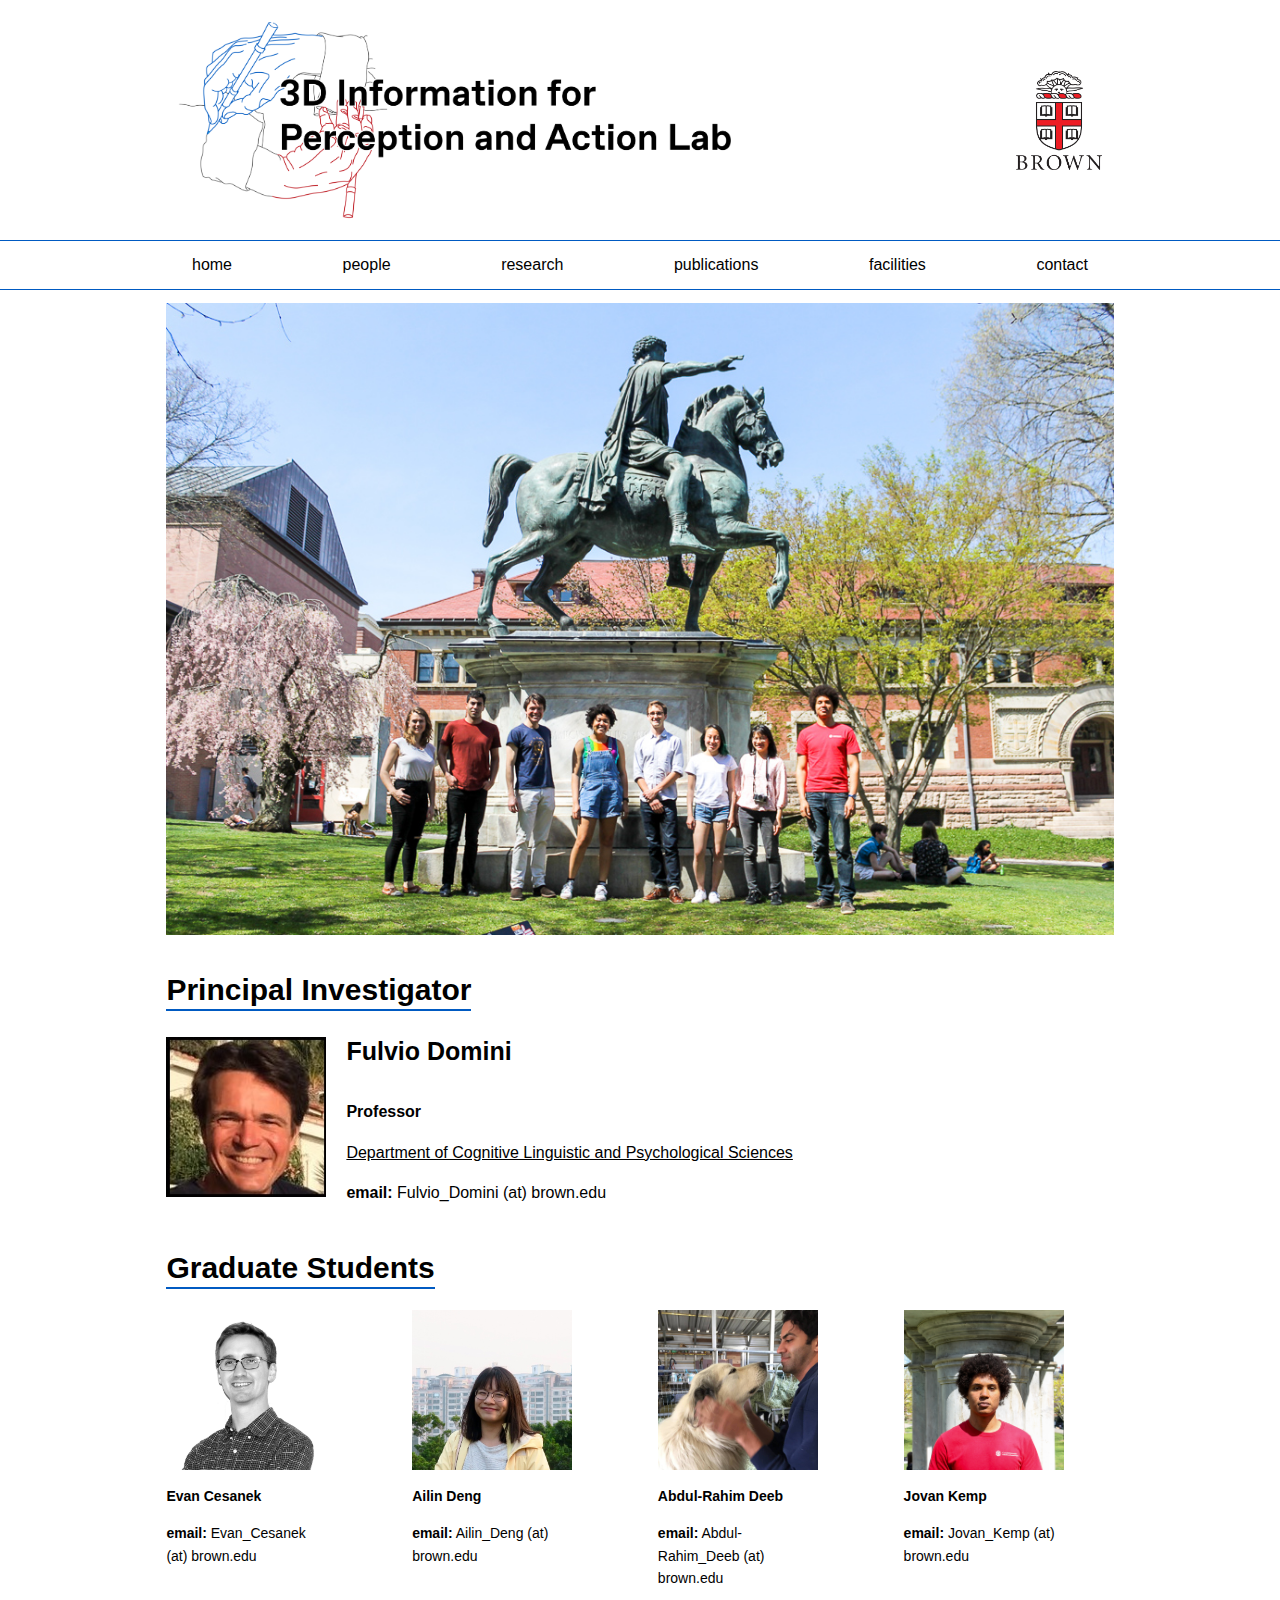
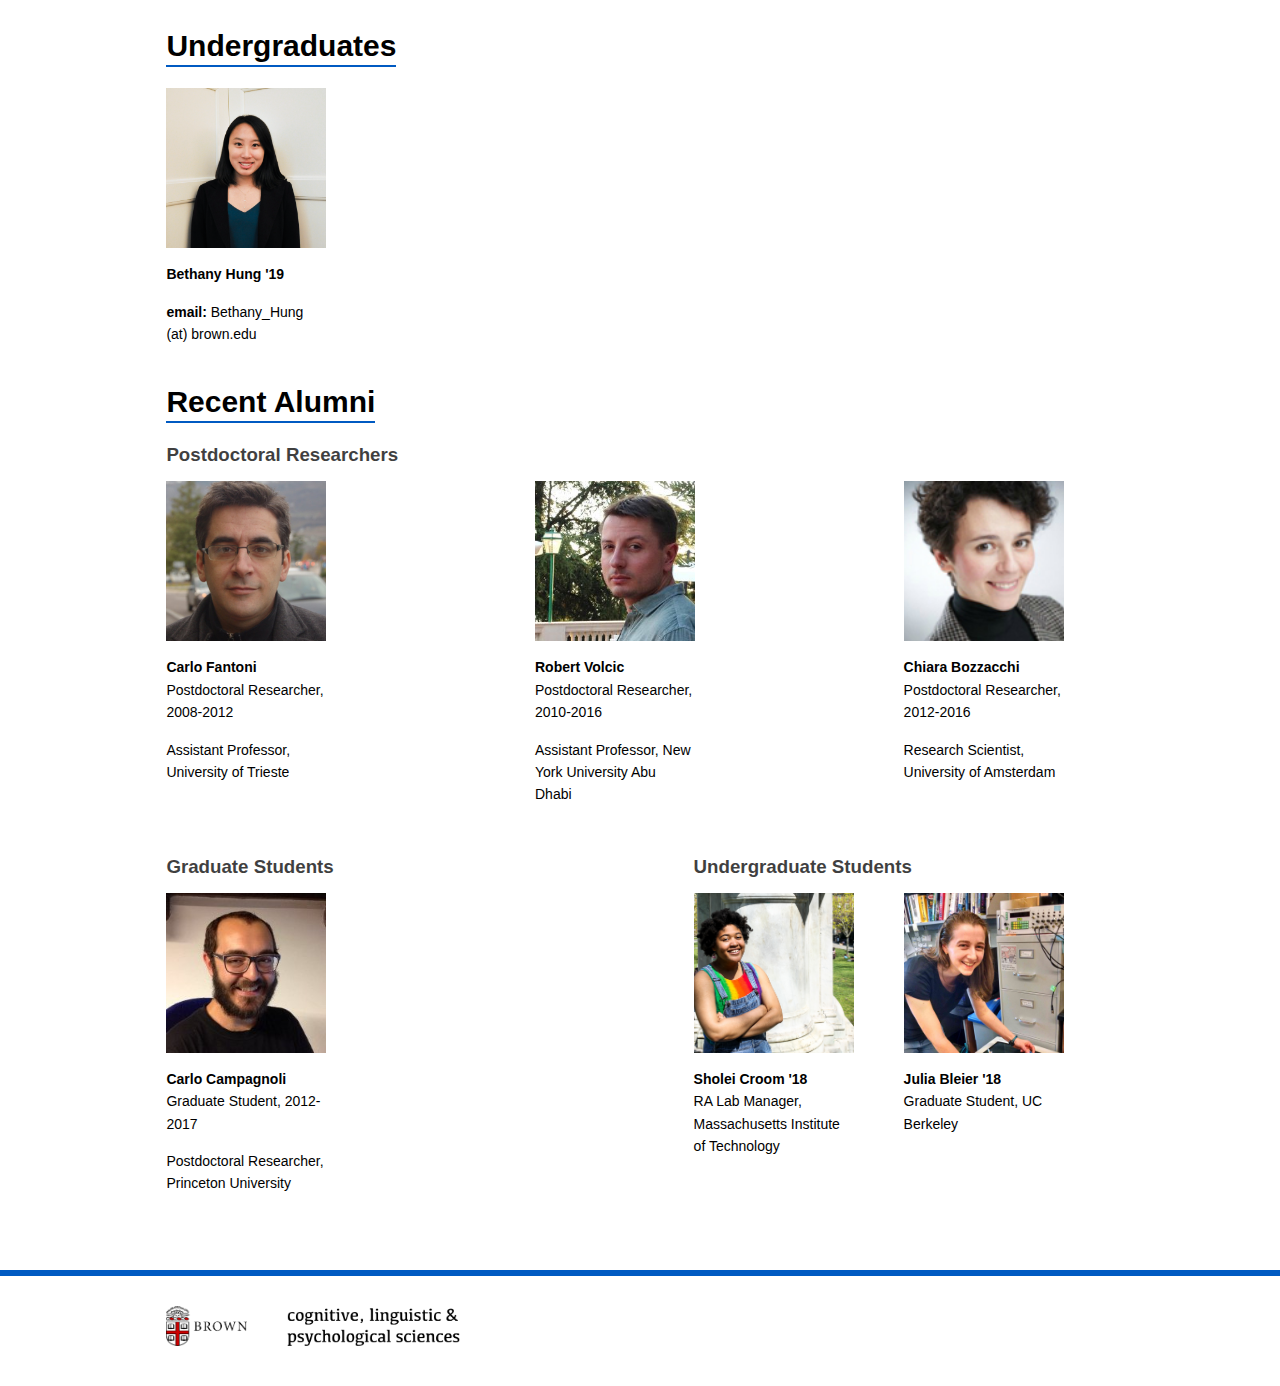
==== people.html @ db6fe482 "website" ====
<!-- HOW TO ADD/REMOVE PEOPLE

Find the appropriate section (graduate, undergrad, alumni), then copy/paste or delete one entire bio block, e.g.
	<div class='bio'>
		<img class='img-bio' src='Assets/Images/Carlo.jpeg'>
		<p><b>Carlo Campagnoli, PhD</b><br><br><b>email:</b></p>
	</div>

In the 2nd line, insert the path to the image ('Assets/Images/name.jpg')
In the 3rd line, change the name and email. 

 -->
<!DOCTYPE html>
<html>
<head>
	<title>3D Information for Perception and Action Lab</title>
	<link rel="shortcut icon" type="image/png" href="Assets/Images/3Dthumbnail.png"/>
	<script src="https://ajax.googleapis.com/ajax/libs/jquery/3.3.1/jquery.min.js"></script>
	<link rel="stylesheet" type="text/css" href="CSS/style.css">
	<script type="text/javascript" src="JS/javascript.js"></script>
	<meta name="keywords" content="brown university, visual cognition, domini" />
	<meta name="viewport" content="width=device-width, initial-scale=1.0">
</head>
<body>
	<header id='header'><a href="index.html"><img id='logo' class='image_on' src='Assets/Images/3Dlogo-colors.png'><img id='logo' class='image_off' src='Assets/Images/3Dlogo-colors-anaglyph.png'></a><a href="https://www.brown.edu/"><img id='crest' src='Assets/Images/BrownCrest.png'></a></header>
	<nav id='nav-placeholder'>
		<div class='nav-link'><a href="index.html">h</a></div>
	</nav>
	<nav id='main-nav'>
		<div class='non-full-width nav-container'>
			<a href="index.html" id='first-link'>home</a>
			<a href="people.html">people</a>
			<a href="research.html">research</a>
			<a href="publications.html">publications</a>
			<a href="facilities.html">facilities</a>
			<a href="contact.html" id='last-link'>contact</a>
		</div>
	</nav>
	<a href='people.html'><button id='scroll-button'><p>&uarr;</p></button></a>

	<!-- LAB PHOTO -->
	<div class='non-full-width' id='people-pic'>
		<img class='img-facilities' src='Assets/Images/lab-1.jpg'>
	</div>

	<!-- PI -->
	<div class='non-full-width'>
		<h2><span>Principal Investigator</span></h2>
		<div id='bio-pi'>
			<img class='img-bio' src='Assets/Images/Fulvio.jpg'>
			<div>
				<h4>Fulvio Domini</h4>
				<p><b>Professor</b></p>
				<p><a href='https://www.brown.edu/Departments/CLPS/people/fulvio-domini'>Department of Cognitive Linguistic and Psychological Sciences</a></p>
				<p><b>email:</b> Fulvio_Domini (at) brown.edu</p>
			</div>
		</div>

		<!-- GRAD STUDENTS -->
		<h2><span>Graduate Students</span></h2>
		<div class='bio-container'>
			<!-- beginning of bio block -->
			<div class='bio'>
				<img class='img-bio' src='Assets/Images/Evan.JPG'>
				<div>
					<p><b>Evan Cesanek</b></p>
					<p><b>email:</b> Evan_Cesanek (at) brown.edu</p>
				</div>
			</div>
			<!-- end of bio block -->
			<div class='bio'>
				<img class='img-bio' src='Assets/Images/Ailin.jpg'>
				<div>
					<p><b>Ailin Deng</b></p>
					<p><b>email:</b> Ailin_Deng (at) brown.edu</p>
				</div>
			</div>
			<div class='bio'>
				<img class='img-bio' src='Assets/Images/Abdul.jpg'>
				<div>
					<p><b>Abdul-Rahim Deeb</b></p>
					<p><b>email:</b> Abdul-Rahim_Deeb (at) brown.edu</p>
				</div>
			</div>
			<div class='bio'>
				<img class='img-bio' src='Assets/Images/jovan.jpg'>
				<div>
					<p><b>Jovan Kemp</b></p>
					<p><b>email:</b> Jovan_Kemp (at) brown.edu</p>
				</div>
			</div>
		</div>

		<!-- UNDERGRADS -->
		<h2><span>Undergraduates</span></h2>
		<div class='bio-container'>
			<div class='bio'>
				<img class='img-bio' src='Assets/Images/Bethany.png'>
				<div>
					<p><b>Bethany Hung '19</b></p>
					<p><b>email:</b> Bethany_Hung (at) brown.edu</p>
				</div>
			</div>
		</div>

		<!-- ALUMNI -->
		<h2><span>Recent Alumni</span></h2>
		<h3 class='subheading no-border'>Postdoctoral Researchers</h3>
		<div class='bio-container'>
			<div class='bio'>
				<img class='img-bio' src='Assets/Images/Carlo_F.jpg'>
				<div>
					<p><b>Carlo Fantoni</b><br>Postdoctoral Researcher, 2008-2012</p><p>Assistant Professor, University of Trieste</p>
				</div>
			</div>
			<div class='bio'>
				<img class='img-bio' src='Assets/Images/Robert.jpg'>
				<div>
					<p><b>Robert Volcic</b><br>Postdoctoral Researcher, 2010-2016</p><p>Assistant Professor, New York University Abu Dhabi</p>
				</div>
			</div>
			<div class='bio'>
				<img class='img-bio' src='Assets/Images/Chiara.jpg'>
				<div>
					<p><b>Chiara Bozzacchi</b><br>Postdoctoral Researcher, 2012-2016</p><p>Research Scientist, University of Amsterdam</p>
				</div>
			</div>
		</div>
		<div class='supersubgrouping'>
			<div class='subgrouping'>
				<h3 class='subheading no-border'>Graduate Students</h3>
				<div class='bio-container'>
					<div class='bio'>
						<img class='img-bio' src='Assets/Images/Carlo_C.jpg'>
						<div>
							<p><b>Carlo Campagnoli</b><br>Graduate Student, 2012-2017</p><p>Postdoctoral Researcher, Princeton University</p>
						</div>
					</div>
				</div>
			</div>
			<div class='subgrouping'>
				<h3 class='subheading no-border'>Undergraduate Students</h3>
				<div class='bio-container'>
					<div class='bio'>
						<img class='img-bio' src='Assets/Images/Sholei.jpg'>
						<div>
							<p><b>Sholei Croom '18</b><br>RA Lab Manager, Massachusetts Institute of Technology</p>
						</div>
					</div>
					<div class='bio'>
						<img class='img-bio' src='Assets/Images/Julia.jpg'>
						<div>
							<p><b>Julia Bleier '18</b><br>Graduate Student, UC Berkeley</p>
						</div>
					</div>
				</div>
			</div>
		</div>
	</div>
	<footer>
		<div class='non-full-width footer-container'>
			<div class='ft-link'><a href="https://www.brown.edu/"><img class='footer-img' src='Assets/Images/Brown_horiz.png'></a></div>
			<div class='ft-link'><a href="http://www.brown.edu/Departments/CLPS/"><img class='footer-img' src='Assets/Images/clps-banner.png'></a></div>
		</div>
	</footer>
</body>
</html>
---- CSS/style.css ----
::-webkit-scrollbar { display: none; }

a {
	text-decoration: none;
	color: black;
}

a:hover {
	color: #005ac2;
}

body {
	width: 100%;
	margin: 0 auto;
	padding: 0px;
	font-family: Helvetica, Arial, sans-serif;
	font-size: 12pt;
}

button p {
	margin: 0;
}

footer {
	padding-top: 30px;
	border-top: solid 6px #005ac2;
	margin-top: 50px;
	margin-bottom: 40px;
}

header {
	display: flex;
  	align-items: center;
  	justify-content: space-between;
  	margin: 10px 50px;
  	padding: 0 10vw;
}

h2 {
	margin-bottom: 25px;
	font-size: 30px;
}

h3 {
	margin-top: 25px;
	margin-bottom: 0px;
	border-bottom: solid 1px #005ac2;
}

h4 {
	font-size: 25px;
	margin-top: 0;
}

div.publications h3 {
	margin-top: 50px;
}

img {
	max-width: 100%;
}

nav {
	border-top: 1px solid #005ac2;
	border-bottom: 1px solid #005ac2;
	padding: 10px 0;
	/*padding-top: 10px;*/
	display: flex;
	justify-content: center;
	flex-wrap: wrap;
}

nav a {
	text-decoration: none;
	color: black;
	margin: 5px 10px;
	/*margin-bottom: 10px;*/
}

nav a:hover {
	color: #005ac2;
}

p {
	word-break: break-word;
	overflow-wrap: break-word;
	word-wrap: break-word;
	line-height: 160%;
	margin: 15px 0;
	/*text-align: justify; */
}

p a {
	text-decoration: underline;
}

p a:hover {
	color: #005ac2;
	text-decoration: none;
}

span {
    position: relative;
    padding-bottom: 5px;
    margin: 0;
}

span:after {
    position: absolute;
    left: 0;
    bottom: 0;
    width: 100%;
    height: 1px;
    content: '';
    border-bottom: 2px solid #005ac2;
}

.bio-container {
	display: flex;
	justify-content: space-between;
	flex-wrap: wrap;
	margin: 15px 0 10px 0;
}

.bio {
	display: flex;
	flex-direction: column;
	margin-right: 50px;
	font-size: 14px;
	line-height: 150%;
	width: 160px;
}

.bio p {
	text-align: left;
}

.block-blue {
	background-image: url("../Assets/Images/Textures/escheresque.png");
	background-color: #154781;
}

.block-grey {
	background-image: url("../Assets/Images/Textures/escheresque-light.png");
	background-color: #ececec;
}

.block-pair {
	display: flex;
	justify-content: space-between;
}

.block-text {
	width: 60%;
}

.block-image {
	width: 35%;
	display: flex;
	justify-content: center;
	flex-direction: column;
}

.button-show {
	display: block;
	-webkit-animation: 0.4s slideUp 1;
	-moz-animation: 0.4s slideUp 1;
	-o-animation: 0.4s slideUp 1;
	animation: 0.4s slideUp 1
}

span.dot:after {
	border-bottom: none;
}

.caption {
	font-size: 12px;
}

.citation {
	opacity: 0.75;
}

.facilities-page p {
	margin: 10px 0;
}

.first {
	margin-top: 30px;
}

.footer-container {
	display: flex;
}

.footer-img {
	max-height: 40px; 
}

.ft-link {
	margin-right: 40px;
	font-size: 10pt;
}

.nav-container {
	display: flex;
	justify-content: space-between;
	flex-wrap: wrap;
	width: 96%;
}

.non-full-width {
	padding: 0 13vw;
}

.non-full-width-extra {
	padding: 30px 16vw;
}

.image_off, header:hover .image_on{
   display:none
}

.image_on, header:hover .image_off{
   display:block
}

.img-bio {
	height: 160px;
	width: 160px;
	margin: 0;
}

.img-facilities {
	width: 100%;
	margin: 13px 0;
}

.img-facilities-half {
	height: auto;
	width: auto;
	object-fit: cover;
	margin: 13px 0;
}

.img-half-container {
	display: flex;
	justify-content: space-between;
}

.img-half-unit {
	max-width: 48.5%;
}

.img-stereo {
	margin: 13px;
	height: 247px;
}

.indented {
	margin: 0 35px;
}

.index-container {
	display: flex;
	justify-content: space-between;

}

.intro {
	width: 60%;
}

.intro p {
	margin: 20px 0;
}

.intro a {
	font-weight: bold; 
}

.map {
	justify-self: center;
	width: 100%;
	height: 400px;
}

.nav-fixed {
	top: 0;
	z-index: 100;
	position: fixed;
	background-color: #FFFFFF;
	width: inherit;
	margin-top: 0;
}

.news {
	/*width: 32%;*/
	position: relative;
}

.news-content {
	overflow-y: scroll;
	max-height: 350px;
	padding-bottom: 30px;	
}

.news-content p {
	margin-top: 0;
	margin-bottom: 25px;
	text-align: left;
}

.no-border {
	border: none;
}

.outline {
	border: 1px solid #005ac2;
	padding: 20px;
	margin-bottom: 30px;
	background: rgba(255, 255, 255, .7);
}

.para-first {
	margin-top: 0;
}

.para-last {
	margin-bottom: 50px;
}

.publications {
	width: 65%;
}

.publications p {
	text-align: left;
}

.publications-container {
	display: flex;
	justify-content: space-between;
}

.publication-skip {
	width: 25%;
}

.research-block {
	padding: 20px 13vw;
}

.right-column {
	width: 32%; 
	display: flex;
	flex-direction: column;
}

.scroll-fade {
	position: absolute;
	width: 100%;
	left: 0;
	top: 389px;
	height: 50px;
	background: -moz-linear-gradient(top, rgba(255,255,255,0) 0%,rgba(255,255,255,1) 100%); /* FF3.6-15 */
	background: -webkit-linear-gradient(top, rgba(255,255,255,0) 0%,rgba(255,255,255,1) 50%); /* Chrome10-25,Safari5.1-6 */
	background: linear-gradient(to bottom, rgba(255,255,255,0) 0%,rgba(255,255,255,1) 100%); /* W3C, IE10+, FF16+, Chrome26+, Opera12+, Safari7+ */
	filter: progid:DXImageTransform.Microsoft.gradient( startColorstr='#00ffffff', endColorstr='#ffffff',GradientType=0 ); /* IE6-9 */*/
}

.space-bottom {
	margin-bottom: 40px;
}

.stereo {
	display: flex;
	justify-content: center;
}

.supersubgrouping {
	display: flex;
	justify-content: space-between;
}

.subheading {
	opacity: 0.75;
}

.subtitle {
	margin-top: 0;
	margin-bottom: 15px;
	font-size: 13px;
}

.twitter {
	max-height: 420px;
}

.video-facilities {
	width: 100%;
	margin: 20px 0;
}

.video-inset {
	height: 240px;
	/*margin-top: 150px;*/
}

#3dprop {
	opacity: 0;
}

#alumni p {
	margin: 5px 0;
}

#bio-pi {
	display: flex;
	margin: 30px 0 30px 0;
}
#bio-pi div {
	margin: 0 0 0 20px;
}
#bio-pi h3 {
	margin-top: 0;
}

#corner-logo {
    position: fixed;
    z-index: -3;
    opacity: 0.3;
    right: -20px;
    bottom: -75px;
    width: 30%;
}

#crest {
	max-height: 100px;
}

#first {
	margin-top: 0px;
}

#first-link {
	margin-left: 0;
}

#last-link {
	margin-right: 0;
}

#logo {
	max-height: 220px;
}

#nav-placeholder {
	display: none;
	opacity: 0;
}

#research-footer {
	margin-top: 0;
}

#scroll-button {
	display: none;
	width: 40px;
	height: 40px; 
	position: fixed;
	z-index: 10;
	right: 15px;
	bottom: 15px;
	background-color: #005ac2;
	color: #FFFFFF;
	font-size: 20px;
	border: 0;
	justify-content: center;
	cursor: pointer;
}

#scroll-button:hover {
	background-color: white;
	color: #005ac2;
}

#scroll-button:focus {
	outline: none;
}

#sub-menu {
	border: none;
	justify-content: space-between;
	margin: 5px 0 10px 0;
	padding: 0;
}
#sub-menu h3 {
	margin: 10px 0 20px 0;
}
#sub-menu a {
	color: #005ac2;
}
#sub-menu a:hover {
	color: black;
}

@-webkit-keyframes slideUp {
	0% {bottom: -120px}
	85%{bottom: 20px}
	100%{bottom: 15px}
}
@-moz-keyframes slideUp {
	0%{bottom: -120px} 
	85%{bottom: 20px}
	100%{bottom: 15px}
}
@-o-keyframes slideUp {
	0%{bottom: -120px}
	85%{bottom: 20px}
	100%{bottom: 15px}
	}
@keyframes slideUp { 
	0%{bottom: -120px}
	85%{bottom: 20px}
	100%{bottom: 15px}
	}

/*CAROUSEL CAROUSEL CAROUSEL CAROUSEL CAROUSEL*/

* {box-sizing: border-box}
img {vertical-align: middle;}

/* Slideshow container */
.carousel {
	position: relative;
	margin: auto;
	background-color: black;
	grid-column-start: col-1-start;
	grid-column-end: col-2-end;
	min-width: 100%;
	height: 100vh;
	overflow: hidden;
}

.mySlides {
	display: none;
}

.mySlides img, .mySlides video {
	height: 100vh;
	object-fit: cover;
	object-position: 50% 50%;
}

.mySlides video {
	width: 100%;
}

/* Next & previous buttons */
.prev, .next {
	cursor: pointer;
	position: absolute;
	top: 50%;
	width: auto;
	padding: 16px;
	margin-top: -22px;
	color: white;
	font-weight: bold;
	font-size: 18px;
	transition: 0.6s ease;
	border-radius: 0 3px 3px 0;
}

.prev {
	left: 0;
}

.next {
	right: 0;
	border-radius: 3px 0 0 3px;
}

.prev:hover, .next:hover {
	background-color: rgba(0,0,0,0.8);	
}

/* Caption text */
.text {
	color: #f2f2f2;
	font-size: 15px;
	padding: 8px 12px;
	position: absolute;
	bottom: 8px;
	width: 100%;
	text-align: center;
}

/* The dots/bullets/indicators */
.dot {
	cursor: pointer;
	height: 9px;
	width: 9px;
	margin: 0 2px;
	background-color: #bbb;
	border-radius: 50%;
	display: inline-block;
	transition: background-color 0.6s ease;
}

.dots {
/*	grid-column-start: col-1-start;
	grid-column-end: col-2-end;
	justify-self: center;*/
	margin-top: 10px;
	display: flex;
	justify-content: center;
}

.active, .dot:hover {
	background-color: #717171;	
}

/* Fading animation */
.fade {
	-webkit-animation-name: fade;
	-webkit-animation-duration: 1.5s;
	animation-name: fade;
	animation-duration: 1.5s;
}

@-webkit-keyframes fade {
	from {opacity: .4} 
	to {opacity: 1}
}

@keyframes fade {
	from {opacity: .4} 
	to {opacity: 1}
}

/*MEDIA QUERIES FOR RESPONSIVE DESIGN*/
@media screen and (max-width: 700px) {
	body {
		margin: 0;
		padding: 0;
		/*padding: 0 10% 0 10%;*/
		width: 100%;
	}

	h4 {
		font-size: 15pt;
		margin-bottom: 5px;
	}

	header {
		display: flex;
	  	/*align-items: center;*/
	  	justify-content: space-between;
	  	margin: 10px 0px;
	  	width: 100%;
	  	/*padding: 0;*/
	  	padding: 0 10vw;
	}

	.bio-container {
		display: flex;
		flex-direction: column;
		justify-content: flex-start;
	}

	.bio {
		display: flex;
		flex-direction: row;
		width: 100%;
		align-items: center;
		margin-bottom: 15px;
	}

	.bio p, #bio-pi h3 {
		margin: 2px 0 2px 15px;
	}

	.block-pair {
		flex-direction: column;
	}

	.block-text, .block-image, .video-inset {
		width: 100%;
	}

	.video-inset {
		height: 300px;
	}

	.block-text {
		margin-bottom: 20px;
	}

	.block-grey .block-pair {
		flex-direction: column-reverse;
	}

	.carousel {
		margin: 20px 0 10px 0;
		width: 100vw;
	}

	.img-bio {
		height: 100px;
		width: 100px;
	}

	#people-pic {
		width: 100%;
		padding: 0;
	}

	#people-pic .img-facilities {
		margin: 0;
	}

	.index-container {
		flex-direction: column;
	}

	.intro, .right-column {
		width: 100%;
	}

	.map {
		justify-self: center;
		width: 100%;
		height: 400px;
		margin-top: 25px;
	}

	.nav-container {
		justify-content: center;
	}

	.nav-link {
		margin-right: 10px;
		padding-bottom: 5px;
	}

	.news {
		padding: 0;
	}

	.publications {
		width: 100%;
	}

	.publication-skip {
		display: none;
	}

	.supersubgrouping {
		flex-direction: column;
	}

	.twitter {
		margin: 25px 0;
	}

	#bio-pi {
		align-items: flex-start;
		width: 100%;
		margin: 15px 0 30px 0;
	}
}

@media screen and (max-width: 1000px) {
	header {
		align-items: flex-start;
	}

	.img-half-container {
		flex-direction: column;
	}

	.img-half-unit {
		max-width: 100%;
	}

	#corner-logo {
		width: 50%;
	}

	#crest {
		margin-top: 25px;
		max-height: 75px;
	}

	#logo {
		margin-top: 10px;
	}

	#sub-menu {
		flex-direction: column;
		font-size: 15px;
	}

	#sub-menu h3 {
		margin: 4px 0 10px 0;
	}
}

@media screen and (max-width: 415px) {
	header {
		padding: 0 5px;
	}

	#crest {
		display: none;
	}
	#logo {
		width: 100%;
		padding: 0;
	}
	}
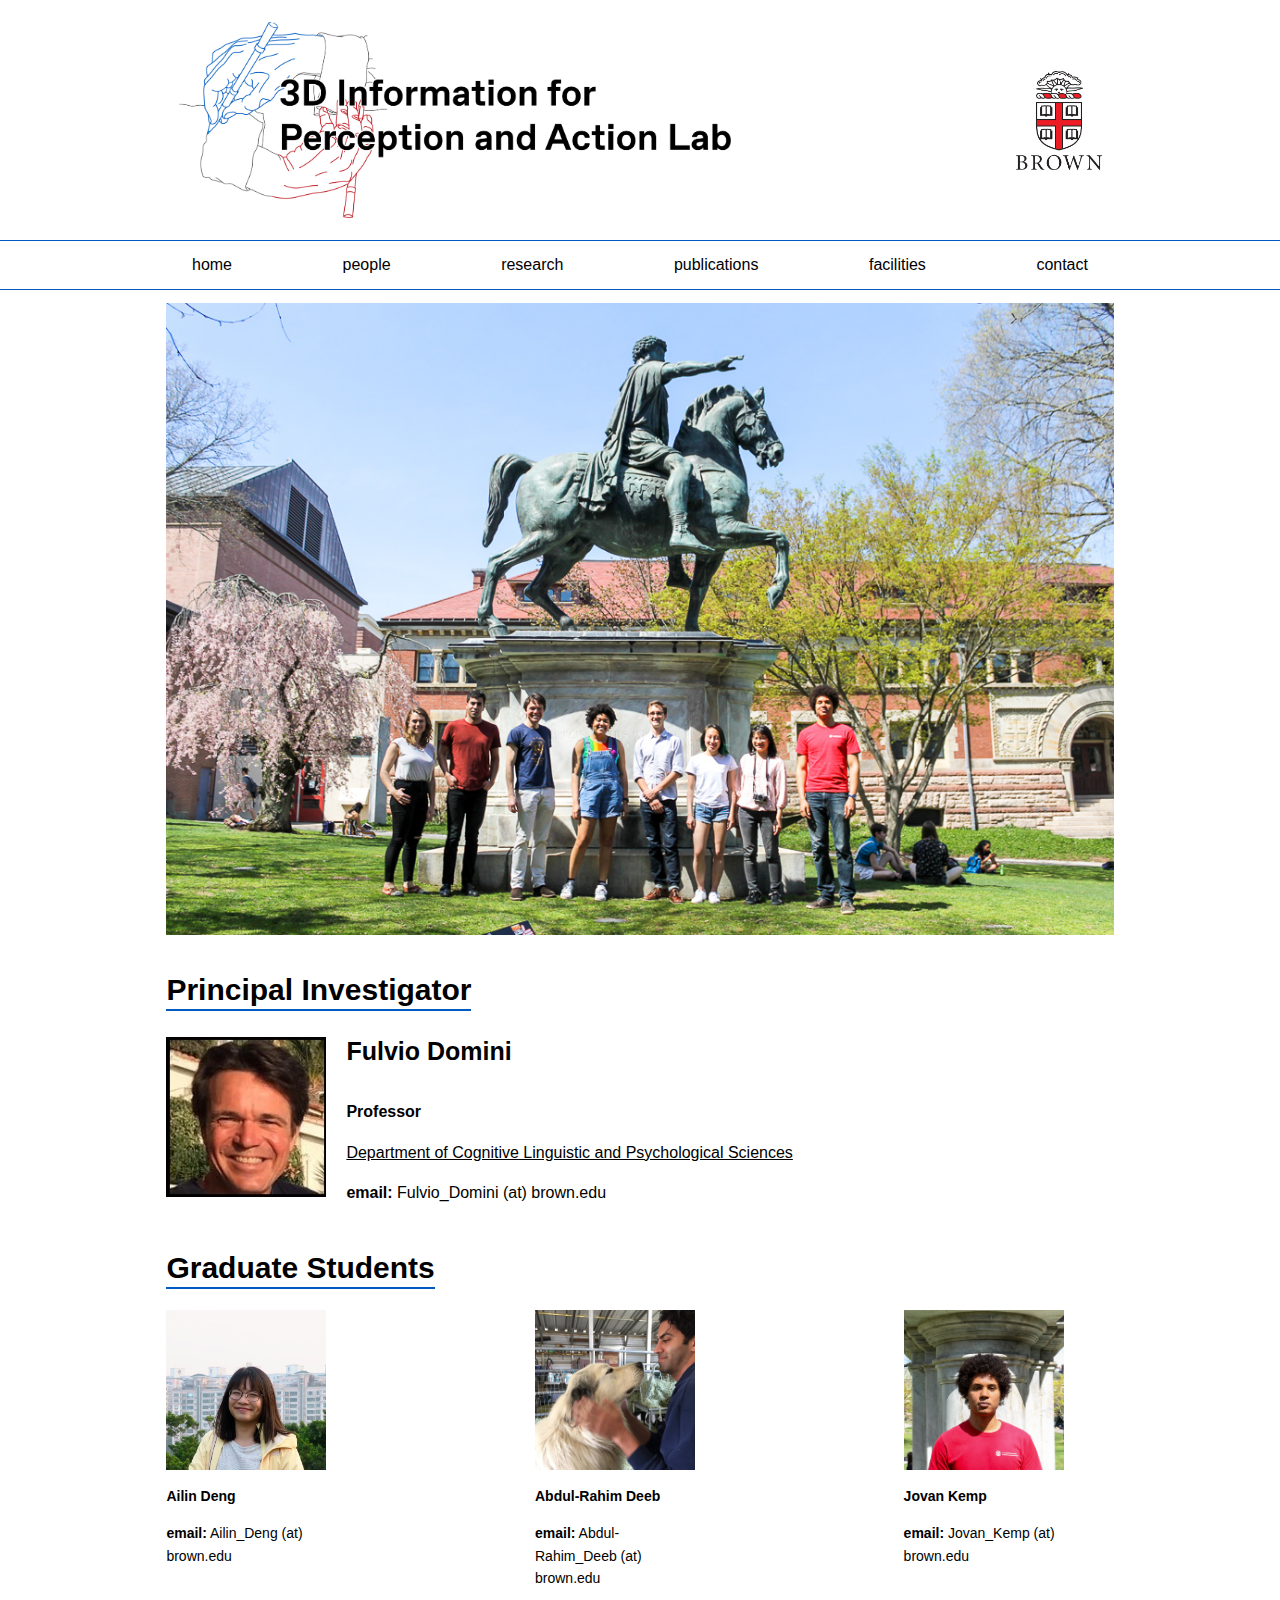
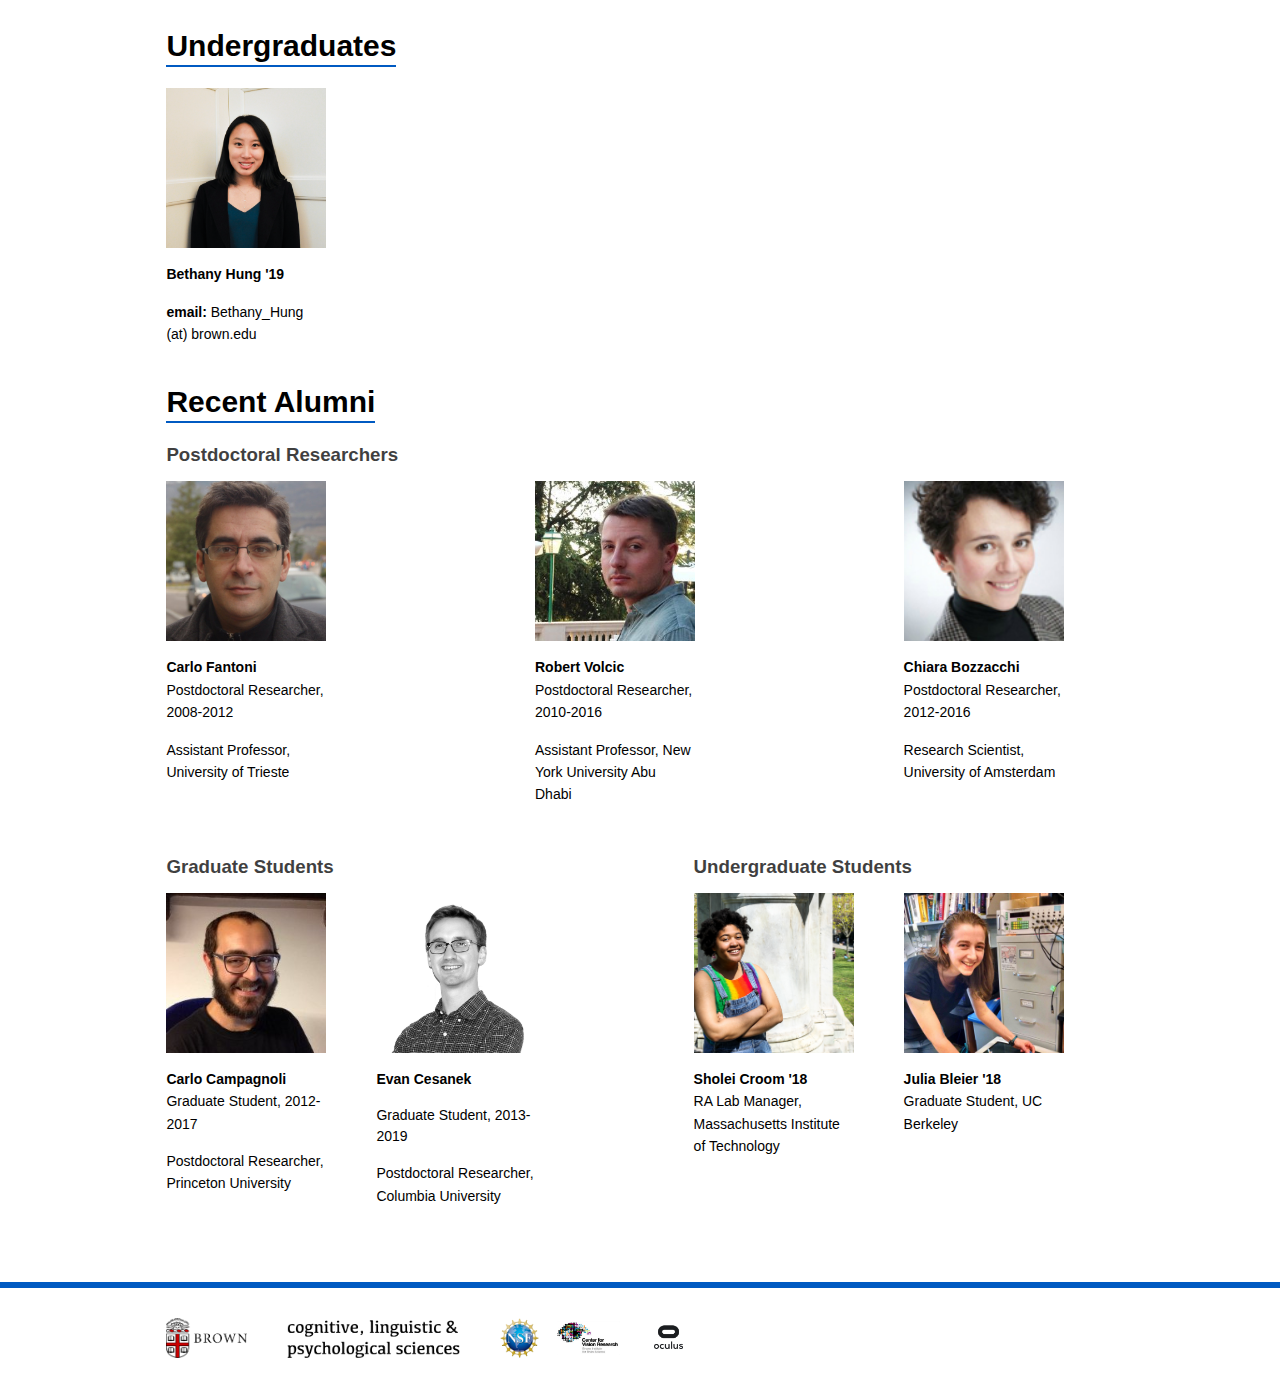
==== commit 0c400d0d: "BDH feature, fixed Twitter max-height" ====
--- a/people.html
+++ b/people.html
@@ -60,14 +60,6 @@
 		<h2><span>Graduate Students</span></h2>
 		<div class='bio-container'>
 			<!-- beginning of bio block -->
-			<div class='bio'>
-				<img class='img-bio' src='Assets/Images/Evan.JPG'>
-				<div>
-					<p><b>Evan Cesanek</b></p>
-					<p><b>email:</b> Evan_Cesanek (at) brown.edu</p>
-				</div>
-			</div>
-			<!-- end of bio block -->
 			<div class='bio'>
 				<img class='img-bio' src='Assets/Images/Ailin.jpg'>
 				<div>
@@ -136,8 +128,15 @@
 							<p><b>Carlo Campagnoli</b><br>Graduate Student, 2012-2017</p><p>Postdoctoral Researcher, Princeton University</p>
 						</div>
 					</div>
-				</div>
+			<div class='bio'>
+				<img class='img-bio' src='Assets/Images/Evan.JPG'>
+				<div>
+					<p><b>Evan Cesanek</b></p> Graduate Student, 2013-2019</p><p>Postdoctoral Researcher, Columbia University</p>
+	      </div>
 			</div>
+		</div>
+	</div>
+			<!-- end of bio block -->
 			<div class='subgrouping'>
 				<h3 class='subheading no-border'>Undergraduate Students</h3>
 				<div class='bio-container'>
@@ -161,6 +160,9 @@
 		<div class='non-full-width footer-container'>
 			<div class='ft-link'><a href="https://www.brown.edu/"><img class='footer-img' src='Assets/Images/Brown_horiz.png'></a></div>
 			<div class='ft-link'><a href="http://www.brown.edu/Departments/CLPS/"><img class='footer-img' src='Assets/Images/clps-banner.png'></a></div>
+		<div> <a href="https://www.nsf.gov/"><img class='footer-img' src='Assets/Images/NSF_logo.png'></a></div>
+			<div> <a href="	http://cvr.brown.edu/"><img class='footer-img' src='Assets/Images/CVR.png' hspace="12"></a></div>
+				<div> <img class='footer-img' src='Assets/Images/oculus.png'></div>
 		</div>
 	</footer>
 </body>
--- a/CSS/style.css
+++ b/CSS/style.css
@@ -394,7 +394,7 @@
 }
 
 .twitter {
-	max-height: 420px;
+	max-height: 550px;
 }
 
 .video-facilities {
